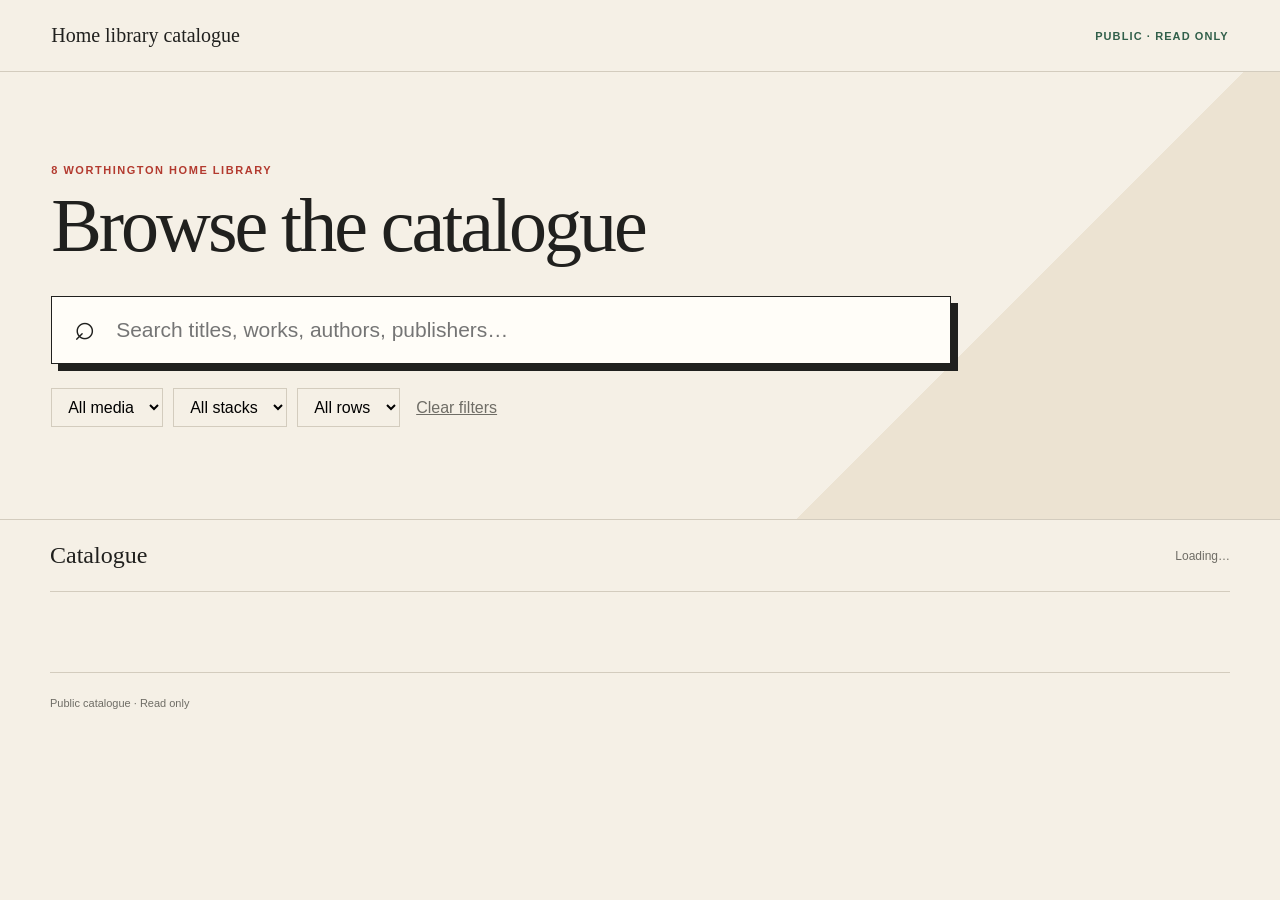
==== public_site/index.html @ 1b7c2cac "Create home library catalogue" ====
<!doctype html>
<html lang="en">
<head>
  <meta charset="utf-8">
  <meta name="viewport" content="width=device-width, initial-scale=1">
  <meta name="theme-color" content="#f5f0e6">
  <title>8 Worthington Home Library</title>
  <meta name="description" content="Browse the public catalogue of the 8 Worthington home library.">
  <link rel="stylesheet" href="styles.css">
</head>
<body>
  <header class="masthead">
    <a class="wordmark" href="./">Home library catalogue</a>
    <span class="read-only">Public · Read only</span>
  </header>

  <main>
    <section class="hero">
      <p class="eyebrow">8 Worthington home library</p>
      <h1>Browse the catalogue</h1>
      <div class="search-shell">
        <span class="search-icon" aria-hidden="true">⌕</span>
        <label class="sr-only" for="search">Search the public catalogue</label>
        <input id="search" type="search" autocomplete="off" placeholder="Search titles, works, authors, publishers…">
      </div>
      <div class="filters">
        <select id="category" aria-label="Filter by media category"><option value="">All media</option></select>
        <select id="stack" aria-label="Filter by stack"><option value="">All stacks</option></select>
        <select id="row" aria-label="Filter by row"><option value="">All rows</option></select>
        <button id="clear" class="text-button">Clear filters</button>
      </div>
    </section>

    <section class="catalogue" aria-labelledby="catalogue-heading">
      <div class="catalogue-bar">
        <h2 id="catalogue-heading">Catalogue</h2>
        <span id="count" aria-live="polite">Loading…</span>
      </div>
      <div id="results" class="results"></div>
      <div id="empty" class="empty" hidden><h2>No matching items</h2><p>Try fewer search terms or clear a filter.</p></div>
    </section>
  </main>

  <dialog id="details">
    <div class="dialog-head">
      <div><p class="eyebrow" id="detail-category"></p><h2 id="detail-title"></h2></div>
      <button id="close-details" aria-label="Close">×</button>
    </div>
    <div id="detail-body" class="dialog-body"></div>
  </dialog>

  <footer><span>Public catalogue · Read only</span><span id="published"></span></footer>
  <script src="app.js" defer></script>
</body>
</html>
---- public_site/styles.css ----
:root { --paper:#f5f0e6; --deep:#e9e1d3; --white:#fffdf8; --ink:#20201e; --muted:#6f6d66; --line:#d3ccbe; --red:#b33a2f; --green:#315f4a; font-family:Inter,ui-sans-serif,-apple-system,BlinkMacSystemFont,"Segoe UI",sans-serif; color:var(--ink); background:var(--paper); }
* { box-sizing:border-box; }
body { margin:0; min-width:320px; }
button,input,select { font:inherit; }
button,select { cursor:pointer; }
.sr-only { position:absolute; width:1px; height:1px; margin:-1px; overflow:hidden; clip:rect(0,0,0,0); white-space:nowrap; }
.masthead { height:72px; padding:0 max(4vw,calc((100vw - 1180px)/2)); display:flex; align-items:center; justify-content:space-between; border-bottom:1px solid var(--line); }
.wordmark { color:var(--ink); text-decoration:none; font:20px Georgia,serif; }
.read-only { color:var(--green); font-size:11px; font-weight:800; text-transform:uppercase; letter-spacing:.1em; }
.hero { padding:clamp(55px,8vw,92px) max(4vw,calc((100vw - 1180px)/2)); border-bottom:1px solid var(--line); background:linear-gradient(135deg,var(--paper) 0 72%,#ece3d2 72%); }
.eyebrow { color:var(--red); text-transform:uppercase; letter-spacing:.14em; font-size:11px; font-weight:800; margin:0 0 12px; }
h1,h2,p { margin-top:0; }
h1,h2 { font-family:Georgia,"Times New Roman",serif; font-weight:500; }
.hero h1 { font-size:clamp(40px,6vw,76px); line-height:.98; letter-spacing:-.04em; margin-bottom:34px; }
.search-shell { max-width:900px; height:68px; display:flex; align-items:center; background:var(--white); border:1px solid var(--ink); box-shadow:7px 7px 0 var(--ink); }
.search-icon { font:36px Georgia,serif; padding:0 18px 6px 22px; }
.search-shell input { min-width:0; flex:1; border:0; outline:0; background:transparent; font-size:clamp(16px,2vw,21px); padding-right:18px; }
.filters { display:flex; gap:10px; margin-top:24px; flex-wrap:wrap; }
.filters select { border:1px solid var(--line); background:transparent; padding:9px 12px; }
.text-button { border:0; background:none; text-decoration:underline; color:var(--muted); }
.catalogue { max-width:1180px; margin:0 auto; padding-bottom:80px; }
.catalogue-bar { min-height:72px; display:flex; justify-content:space-between; align-items:center; border-bottom:1px solid var(--line); }
.catalogue-bar h2 { margin:0; font-size:24px; }
.catalogue-bar span { color:var(--muted); font-size:12px; }
.result { width:100%; display:grid; grid-template-columns:74px minmax(0,1.5fr) minmax(160px,.7fr) 180px 25px; gap:22px; align-items:center; padding:23px 8px; border:0; border-bottom:1px solid var(--line); background:transparent; color:var(--ink); text-align:left; }
.result:hover { background:rgba(255,253,248,.65); }
.spine { width:58px; height:78px; display:grid; place-items:center; background:var(--ink); color:var(--paper); box-shadow:4px 4px 0 var(--line); font:12px Georgia,serif; }
.spine.multi { background:var(--green); }
.result-title { display:block; font:24px Georgia,serif; margin-bottom:5px; }
.result-sub,.result-meta,.match { display:block; color:var(--muted); font-size:12px; line-height:1.5; }
.match { color:var(--green); margin-top:5px; }
.set { font-size:12px; }
.location { text-align:right; font-size:13px; }
.location small { display:block; color:var(--muted); text-transform:uppercase; letter-spacing:.1em; font-size:9px; }
.arrow { font-size:21px; }
.empty { text-align:center; padding:70px 20px; color:var(--muted); }
dialog { width:min(760px,calc(100vw - 28px)); max-height:calc(100vh - 28px); padding:0; border:1px solid var(--ink); background:var(--white); box-shadow:0 24px 70px rgba(45,39,29,.2); }
dialog::backdrop { background:rgba(28,27,24,.5); backdrop-filter:blur(3px); }
.dialog-head { display:flex; justify-content:space-between; padding:26px 30px 20px; border-bottom:1px solid var(--line); }
.dialog-head h2 { font-size:36px; margin:0; }
#close-details { border:0; background:none; font-size:32px; line-height:1; }
.dialog-body { padding:26px 30px 36px; overflow-y:auto; }
.detail-grid { display:grid; grid-template-columns:1fr 1fr; gap:0 24px; }
.detail-field { padding:12px 0; border-bottom:1px solid var(--line); }
.detail-field small { display:block; color:var(--muted); text-transform:uppercase; letter-spacing:.08em; font-size:9px; margin-bottom:4px; }
.detail-description { grid-column:1/-1; line-height:1.6; }
.contents { margin-top:30px; }
.contents h3 { font:24px Georgia,serif; }
.content { padding:14px 0; border-top:1px solid var(--line); }
.content strong,.content span { display:block; }
.content span { color:var(--muted); font-size:12px; margin-top:4px; }
footer { max-width:1180px; margin:0 auto; padding:24px 0 40px; border-top:1px solid var(--line); display:flex; justify-content:space-between; color:var(--muted); font-size:11px; }
@media(max-width:800px){.masthead,.hero{padding-left:20px;padding-right:20px}.catalogue,footer{margin-left:20px;margin-right:20px}.result{grid-template-columns:64px 1fr 24px;gap:13px}.set,.location{grid-column:2;text-align:left}.arrow{grid-column:3;grid-row:1/span 3}}
@media(max-width:520px){.read-only{font-size:9px}.detail-grid{grid-template-columns:1fr}.detail-description{grid-column:auto}.dialog-head,.dialog-body{padding-left:18px;padding-right:18px}}
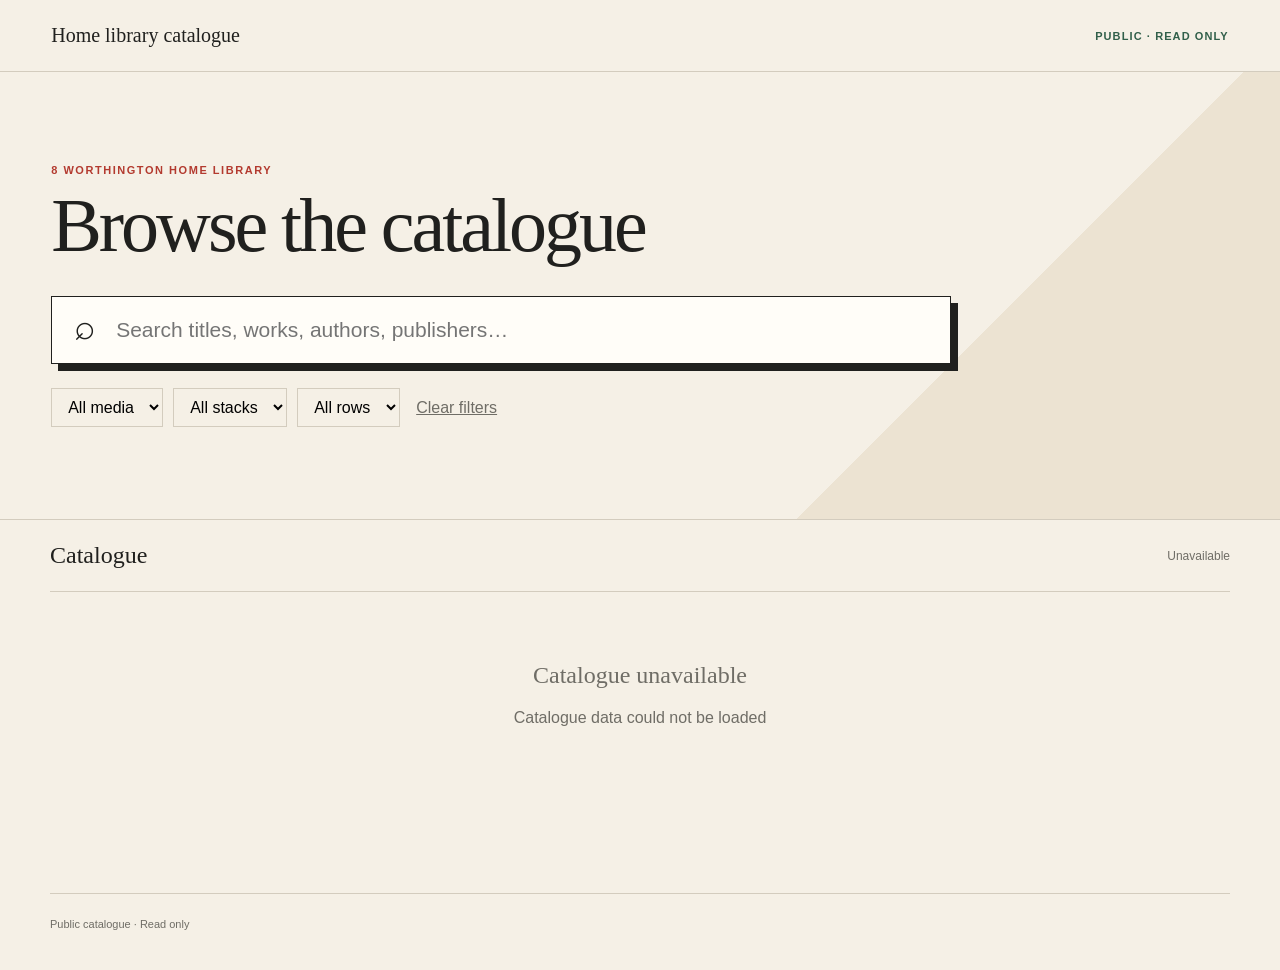
==== commit cf6918d2: "Update entries" ====
--- a/public_site/index.html
+++ b/public_site/index.html
@@ -31,6 +31,14 @@
       </div>
     </section>
 
+    <section id="currently-reading" class="currently-reading" aria-labelledby="currently-reading-heading" hidden>
+      <div class="currently-reading-head">
+        <p class="eyebrow">On the reading table</p>
+        <h2 id="currently-reading-heading">Currently reading</h2>
+      </div>
+      <div id="currently-reading-list" class="currently-reading-list"></div>
+    </section>
+
     <section class="catalogue" aria-labelledby="catalogue-heading">
       <div class="catalogue-bar">
         <h2 id="catalogue-heading">Catalogue</h2>
--- a/public_site/styles.css
+++ b/public_site/styles.css
@@ -18,6 +18,17 @@
 .filters { display:flex; gap:10px; margin-top:24px; flex-wrap:wrap; }
 .filters select { border:1px solid var(--line); background:transparent; padding:9px 12px; }
 .text-button { border:0; background:none; text-decoration:underline; color:var(--muted); }
+.currently-reading { max-width:1180px; margin:0 auto; padding:38px 0 30px; border-bottom:1px solid var(--line); }
+.currently-reading-head { display:flex; justify-content:space-between; align-items:end; gap:20px; margin-bottom:16px; }
+.currently-reading-head .eyebrow { margin:0; }
+.currently-reading-head h2 { margin:0; font-size:32px; }
+.currently-reading-list { display:grid; grid-template-columns:repeat(auto-fit,minmax(260px,1fr)); gap:10px; }
+.current-reading-card { min-width:0; display:grid; grid-template-columns:32px minmax(0,1fr) 20px; align-items:center; gap:10px; padding:16px; border:1px solid var(--red); background:var(--white); color:var(--ink); text-align:left; }
+.current-reading-card:hover { box-shadow:4px 4px 0 var(--red); transform:translate(-1px,-1px); }
+.current-reading-card strong,.current-reading-card small { display:block; }
+.current-reading-card strong { font:18px Georgia,serif; }
+.current-reading-card small { margin-top:4px; color:var(--muted); line-height:1.4; }
+.reading-mark { color:var(--red); font:24px Georgia,serif; }
 .catalogue { max-width:1180px; margin:0 auto; padding-bottom:80px; }
 .catalogue-bar { min-height:72px; display:flex; justify-content:space-between; align-items:center; border-bottom:1px solid var(--line); }
 .catalogue-bar h2 { margin:0; font-size:24px; }
@@ -27,6 +38,8 @@
 .spine { width:58px; height:78px; display:grid; place-items:center; background:var(--ink); color:var(--paper); box-shadow:4px 4px 0 var(--line); font:12px Georgia,serif; }
 .spine.multi { background:var(--green); }
 .result-title { display:block; font:24px Georgia,serif; margin-bottom:5px; }
+.reading-badge { display:inline-flex; margin-left:9px; padding:4px 7px 3px; vertical-align:3px; border:1px solid var(--red); color:var(--red); font:800 9px/1 Inter,sans-serif; text-transform:uppercase; letter-spacing:.09em; }
+.detail-reading-badge { margin:0; vertical-align:0; }
 .result-sub,.result-meta,.match { display:block; color:var(--muted); font-size:12px; line-height:1.5; }
 .match { color:var(--green); margin-top:5px; }
 .set { font-size:12px; }
@@ -50,5 +63,5 @@
 .content strong,.content span { display:block; }
 .content span { color:var(--muted); font-size:12px; margin-top:4px; }
 footer { max-width:1180px; margin:0 auto; padding:24px 0 40px; border-top:1px solid var(--line); display:flex; justify-content:space-between; color:var(--muted); font-size:11px; }
-@media(max-width:800px){.masthead,.hero{padding-left:20px;padding-right:20px}.catalogue,footer{margin-left:20px;margin-right:20px}.result{grid-template-columns:64px 1fr 24px;gap:13px}.set,.location{grid-column:2;text-align:left}.arrow{grid-column:3;grid-row:1/span 3}}
+@media(max-width:800px){.masthead,.hero{padding-left:20px;padding-right:20px}.catalogue,.currently-reading,footer{margin-left:20px;margin-right:20px}.result{grid-template-columns:64px 1fr 24px;gap:13px}.set,.location{grid-column:2;text-align:left}.arrow{grid-column:3;grid-row:1/span 3}}
 @media(max-width:520px){.read-only{font-size:9px}.detail-grid{grid-template-columns:1fr}.detail-description{grid-column:auto}.dialog-head,.dialog-body{padding-left:18px;padding-right:18px}}
